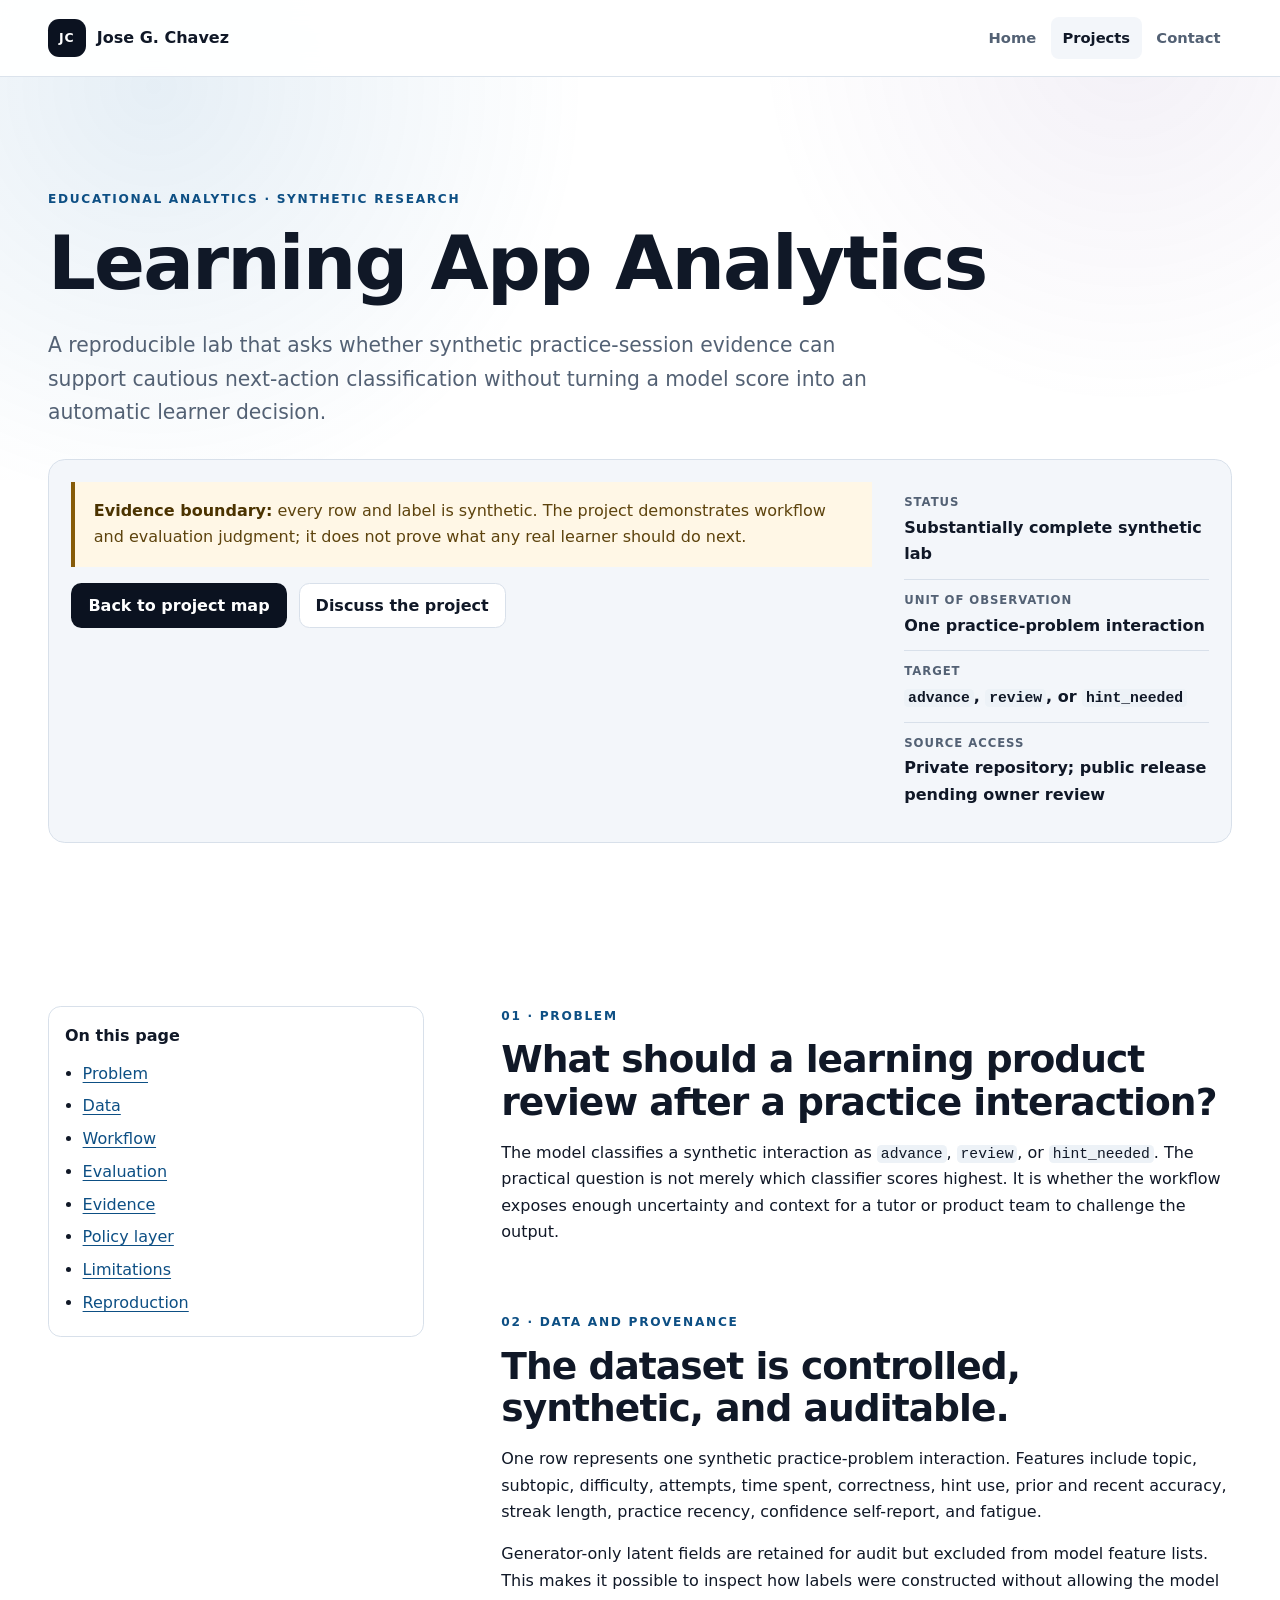
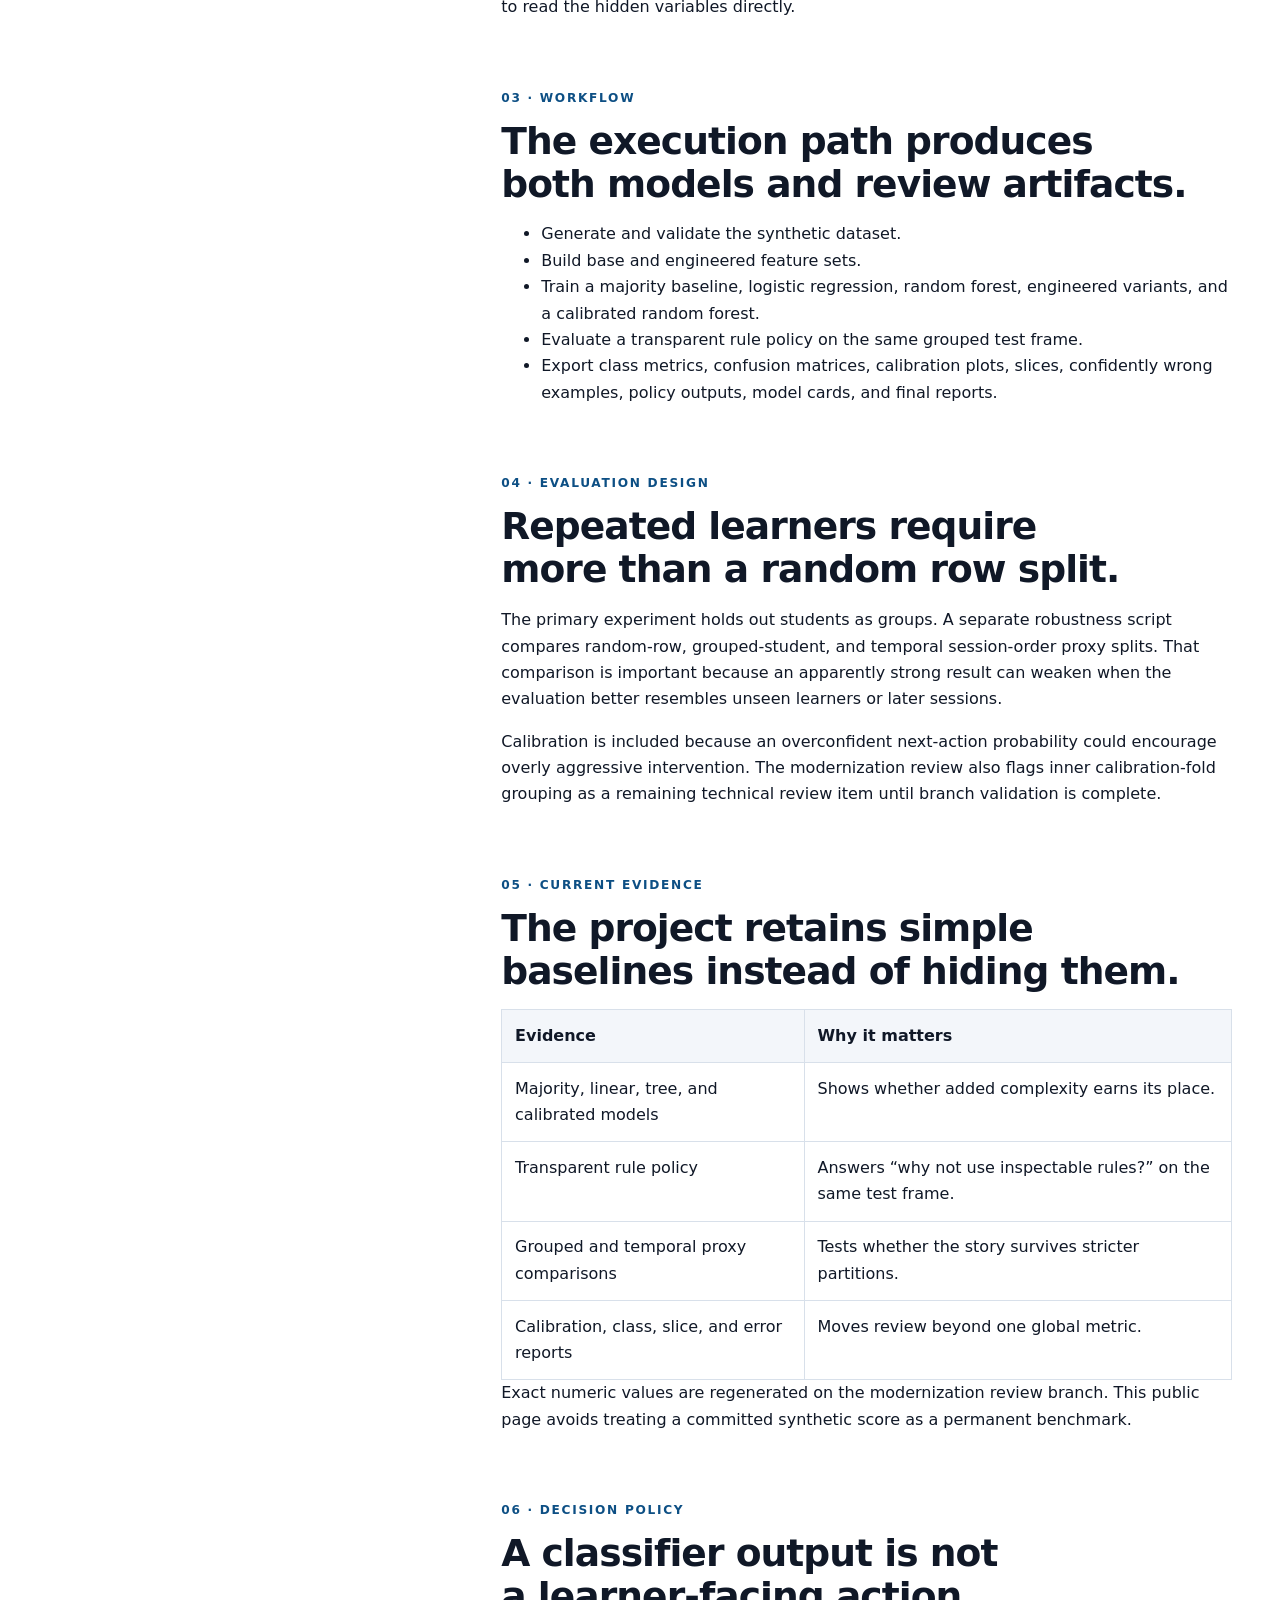
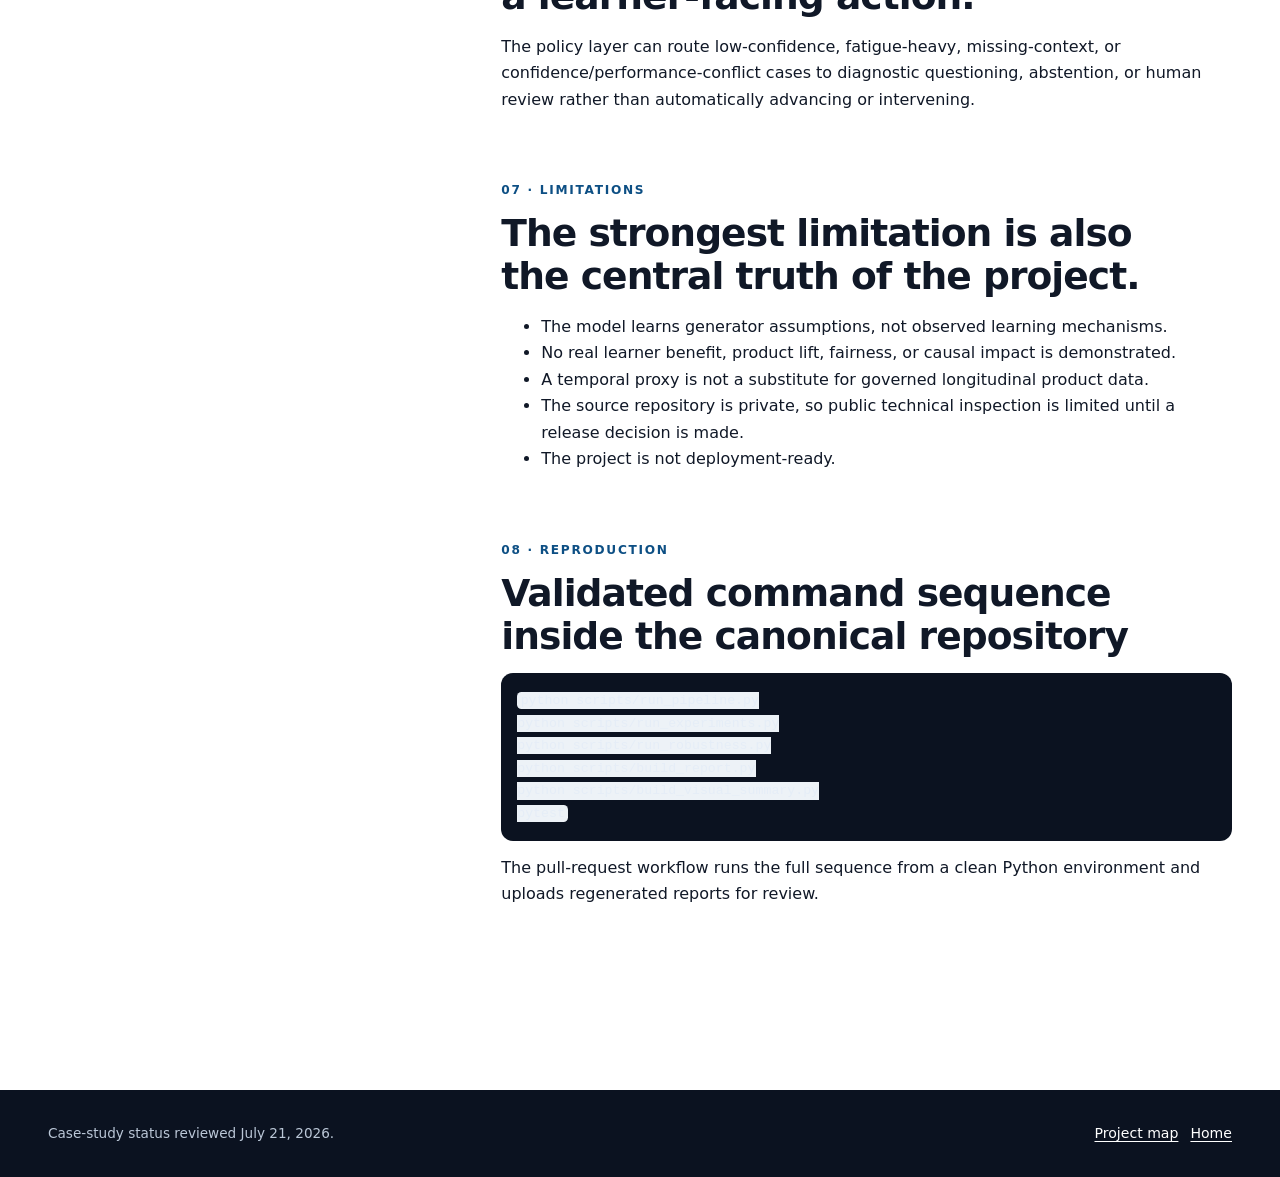
==== projects/learning-app-analytics.html @ c24f7895 "Add Learning App Analytics case study" ====
<!doctype html>
<html lang="en">
<head>
  <meta charset="utf-8">
  <meta name="viewport" content="width=device-width, initial-scale=1">
  <meta name="description" content="Case study for Learning App Analytics, a reproducible synthetic educational decision-support modeling lab.">
  <meta name="theme-color" content="#0b1220">
  <title>Learning App Analytics — Case Study</title>
  <link rel="icon" href="../favicon.svg" type="image/svg+xml">
  <link rel="stylesheet" href="../portfolio.css">
</head>
<body>
  <a class="skip-link" href="#main-content">Skip to main content</a>
  <header class="site-header"><div class="shell nav-shell"><a class="brand" href="../index.html" aria-label="Jose G. Chavez portfolio home"><span class="brand-mark" aria-hidden="true">JC</span><span>Jose G. Chavez</span></a><nav aria-label="Primary navigation"><ul class="nav-list"><li><a href="../index.html">Home</a></li><li><a aria-current="page" href="index.html">Projects</a></li><li><a href="../contact.html">Contact</a></li></ul></nav></div></header>
  <main id="main-content">
    <section class="case-hero shell">
      <p class="eyebrow">Educational analytics · synthetic research</p>
      <h1>Learning App Analytics</h1>
      <p class="hero-lede">A reproducible lab that asks whether synthetic practice-session evidence can support cautious next-action classification without turning a model score into an automatic learner decision.</p>
      <div class="case-summary">
        <div>
          <p class="notice"><strong>Evidence boundary:</strong> every row and label is synthetic. The project demonstrates workflow and evaluation judgment; it does not prove what any real learner should do next.</p>
          <div class="button-row"><a class="button button-primary" href="index.html">Back to project map</a><a class="button button-secondary" href="../contact.html">Discuss the project</a></div>
        </div>
        <dl class="fact-list">
          <div><dt>Status</dt><dd>Substantially complete synthetic lab</dd></div>
          <div><dt>Unit of observation</dt><dd>One practice-problem interaction</dd></div>
          <div><dt>Target</dt><dd><code>advance</code>, <code>review</code>, or <code>hint_needed</code></dd></div>
          <div><dt>Source access</dt><dd>Private repository; public release pending owner review</dd></div>
        </dl>
      </div>
    </section>
    <section class="section shell case-layout">
      <nav class="case-nav" aria-label="Case study sections"><p>On this page</p><ul><li><a href="#problem">Problem</a></li><li><a href="#data">Data</a></li><li><a href="#workflow">Workflow</a></li><li><a href="#evaluation">Evaluation</a></li><li><a href="#evidence">Evidence</a></li><li><a href="#policy">Policy layer</a></li><li><a href="#limitations">Limitations</a></li><li><a href="#reproduce">Reproduction</a></li></ul></nav>
      <div class="case-content">
        <section id="problem"><p class="eyebrow">01 · Problem</p><h2>What should a learning product review after a practice interaction?</h2><p>The model classifies a synthetic interaction as <code>advance</code>, <code>review</code>, or <code>hint_needed</code>. The practical question is not merely which classifier scores highest. It is whether the workflow exposes enough uncertainty and context for a tutor or product team to challenge the output.</p></section>
        <section id="data"><p class="eyebrow">02 · Data and provenance</p><h2>The dataset is controlled, synthetic, and auditable.</h2><p>One row represents one synthetic practice-problem interaction. Features include topic, subtopic, difficulty, attempts, time spent, correctness, hint use, prior and recent accuracy, streak length, practice recency, confidence self-report, and fatigue.</p><p>Generator-only latent fields are retained for audit but excluded from model feature lists. This makes it possible to inspect how labels were constructed without allowing the model to read the hidden variables directly.</p></section>
        <section id="workflow"><p class="eyebrow">03 · Workflow</p><h2>The execution path produces both models and review artifacts.</h2><ul><li>Generate and validate the synthetic dataset.</li><li>Build base and engineered feature sets.</li><li>Train a majority baseline, logistic regression, random forest, engineered variants, and a calibrated random forest.</li><li>Evaluate a transparent rule policy on the same grouped test frame.</li><li>Export class metrics, confusion matrices, calibration plots, slices, confidently wrong examples, policy outputs, model cards, and final reports.</li></ul></section>
        <section id="evaluation"><p class="eyebrow">04 · Evaluation design</p><h2>Repeated learners require more than a random row split.</h2><p>The primary experiment holds out students as groups. A separate robustness script compares random-row, grouped-student, and temporal session-order proxy splits. That comparison is important because an apparently strong result can weaken when the evaluation better resembles unseen learners or later sessions.</p><p>Calibration is included because an overconfident next-action probability could encourage overly aggressive intervention. The modernization review also flags inner calibration-fold grouping as a remaining technical review item until branch validation is complete.</p></section>
        <section id="evidence"><p class="eyebrow">05 · Current evidence</p><h2>The project retains simple baselines instead of hiding them.</h2><table class="evidence-table"><thead><tr><th>Evidence</th><th>Why it matters</th></tr></thead><tbody><tr><td>Majority, linear, tree, and calibrated models</td><td>Shows whether added complexity earns its place.</td></tr><tr><td>Transparent rule policy</td><td>Answers “why not use inspectable rules?” on the same test frame.</td></tr><tr><td>Grouped and temporal proxy comparisons</td><td>Tests whether the story survives stricter partitions.</td></tr><tr><td>Calibration, class, slice, and error reports</td><td>Moves review beyond one global metric.</td></tr></tbody></table><p>Exact numeric values are regenerated on the modernization review branch. This public page avoids treating a committed synthetic score as a permanent benchmark.</p></section>
        <section id="policy"><p class="eyebrow">06 · Decision policy</p><h2>A classifier output is not a learner-facing action.</h2><p>The policy layer can route low-confidence, fatigue-heavy, missing-context, or confidence/performance-conflict cases to diagnostic questioning, abstention, or human review rather than automatically advancing or intervening.</p></section>
        <section id="limitations"><p class="eyebrow">07 · Limitations</p><h2>The strongest limitation is also the central truth of the project.</h2><ul><li>The model learns generator assumptions, not observed learning mechanisms.</li><li>No real learner benefit, product lift, fairness, or causal impact is demonstrated.</li><li>A temporal proxy is not a substitute for governed longitudinal product data.</li><li>The source repository is private, so public technical inspection is limited until a release decision is made.</li><li>The project is not deployment-ready.</li></ul></section>
        <section id="reproduce"><p class="eyebrow">08 · Reproduction</p><h2>Validated command sequence inside the canonical repository</h2><pre class="code-block"><code>python scripts/run_pipeline.py
python scripts/run_experiments.py
python scripts/run_robustness.py
python scripts/build_report.py
python scripts/build_visual_summary.py
pytest</code></pre><p>The pull-request workflow runs the full sequence from a clean Python environment and uploads regenerated reports for review.</p></section>
      </div>
    </section>
  </main>
  <footer class="site-footer"><div class="shell footer-shell"><p>Case-study status reviewed July 21, 2026.</p><div class="footer-links"><a href="index.html">Project map</a><a href="../index.html">Home</a></div></div></footer>
</body>
</html>
---- portfolio.css ----
:root {
  color-scheme: light;
  --ink: #101827;
  --muted: #536174;
  --line: #d8e0ea;
  --paper: #ffffff;
  --soft: #f3f6fa;
  --navy: #0b1220;
  --navy-2: #17263e;
  --accent: #1769aa;
  --accent-dark: #0d4f84;
  --teal: #13705d;
  --gold: #865b08;
  --purple: #654297;
  --radius: 1.05rem;
  --shadow: 0 18px 44px rgb(11 18 32 / 0.08);
  --content: 74rem;
}

* { box-sizing: border-box; }
html { scroll-behavior: smooth; }
body {
  margin: 0;
  background: var(--paper);
  color: var(--ink);
  font-family: Inter, ui-sans-serif, system-ui, -apple-system, BlinkMacSystemFont, "Segoe UI", sans-serif;
  font-size: 1rem;
  line-height: 1.65;
}
body::before {
  position: fixed;
  inset: 0 0 auto;
  z-index: -1;
  height: 30rem;
  background:
    radial-gradient(circle at 12% 18%, rgb(23 105 170 / 0.11), transparent 27rem),
    radial-gradient(circle at 88% 8%, rgb(101 66 151 / 0.08), transparent 23rem);
  content: "";
  pointer-events: none;
}
a { color: var(--accent-dark); text-decoration-thickness: 0.08em; text-underline-offset: 0.2em; }
a:hover { color: var(--accent); }
a:focus-visible, button:focus-visible { outline: 3px solid #ffbf47; outline-offset: 4px; border-radius: 0.25rem; }
code { padding: 0.08em 0.26em; border-radius: 0.28rem; background: #edf2f7; font-size: 0.92em; }
h1, h2, h3, p { margin-top: 0; }
h1, h2, h3 { line-height: 1.14; letter-spacing: -0.025em; text-wrap: balance; }
h1 { max-width: 18ch; margin-bottom: 1.4rem; font-size: clamp(2.5rem, 6vw, 5.35rem); }
h2 { max-width: 23ch; margin-bottom: 1rem; font-size: clamp(2rem, 4vw, 3.35rem); }
h3 { margin-bottom: 0.75rem; font-size: clamp(1.22rem, 2vw, 1.55rem); }
.shell { width: min(calc(100% - 2rem), var(--content)); margin-inline: auto; }
.skip-link {
  position: fixed; top: 0.75rem; left: 0.75rem; z-index: 1000;
  padding: 0.75rem 1rem; border-radius: 0.5rem; background: #ffbf47; color: #111;
  font-weight: 850; transform: translateY(-160%);
}
.skip-link:focus { transform: translateY(0); }
.site-header {
  position: sticky; top: 0; z-index: 50;
  border-bottom: 1px solid rgb(216 224 234 / 0.9);
  background: rgb(255 255 255 / 0.94); backdrop-filter: blur(14px);
}
.nav-shell, .footer-shell, .card-topline, .button-row, .card-links, .research-links, .footer-links {
  display: flex; align-items: center;
}
.nav-shell { min-height: 4.75rem; justify-content: space-between; gap: 1.25rem; }
.brand { display: inline-flex; align-items: center; gap: 0.7rem; color: var(--ink); font-weight: 850; text-decoration: none; white-space: nowrap; }
.brand-mark { display: grid; width: 2.35rem; aspect-ratio: 1; place-items: center; border-radius: 0.7rem; background: var(--navy); color: white; font-size: 0.78rem; letter-spacing: 0.08em; }
.nav-list { display: flex; flex-wrap: wrap; justify-content: flex-end; gap: 0.2rem; margin: 0; padding: 0; list-style: none; }
.nav-list a { display: inline-block; padding: 0.55rem 0.72rem; border-radius: 0.5rem; color: var(--muted); font-size: 0.92rem; font-weight: 750; text-decoration: none; }
.nav-list a:hover, .nav-list a[aria-current="page"] { background: var(--soft); color: var(--ink); }
.hero { display: grid; grid-template-columns: minmax(0, 1.55fr) minmax(18rem, 0.65fr); gap: clamp(2rem, 7vw, 6rem); align-items: center; min-height: min(48rem, calc(100vh - 4.75rem)); padding-block: clamp(4.5rem, 10vw, 8rem); }
.eyebrow { margin-bottom: 0.75rem; color: var(--accent-dark); font-size: 0.76rem; font-weight: 900; letter-spacing: 0.14em; text-transform: uppercase; }
.eyebrow-light { color: #9dc9ee; }
.hero-lede { max-width: 64ch; margin-bottom: 1.8rem; color: var(--muted); font-size: clamp(1.08rem, 2vw, 1.27rem); }
.button-row, .card-links, .research-links, .footer-links { flex-wrap: wrap; gap: 0.75rem; }
.button { display: inline-flex; min-height: 2.85rem; align-items: center; justify-content: center; padding: 0.72rem 1rem; border: 1px solid transparent; border-radius: 0.65rem; font-weight: 850; line-height: 1.2; text-decoration: none; }
.button-primary { background: var(--navy); color: white; }
.button-primary:hover { background: var(--navy-2); color: white; }
.button-secondary { border-color: var(--line); background: white; color: var(--ink); }
.button-secondary:hover { border-color: #aebdce; background: var(--soft); color: var(--ink); }
.hero-panel { padding: clamp(1.35rem, 3vw, 2rem); border: 1px solid var(--line); border-radius: var(--radius); background: rgb(255 255 255 / 0.88); box-shadow: var(--shadow); }
.panel-label { margin-bottom: 1.2rem; font-size: 0.8rem; font-weight: 900; letter-spacing: 0.1em; text-transform: uppercase; }
.signal-list { margin: 0; }
.signal-list > div { padding-block: 1rem; border-top: 1px solid var(--line); }
.signal-list > div:first-child { border-top: 0; }
.signal-list dt { margin-bottom: 0.2rem; color: var(--ink); font-weight: 850; }
.signal-list dd { margin: 0; color: var(--muted); font-size: 0.95rem; }
.section { padding-block: clamp(4.25rem, 9vw, 7.25rem); scroll-margin-top: 5.5rem; }
.section-muted { background: var(--soft); }
.section-dark { background: var(--navy); color: white; }
.section-heading { display: grid; grid-template-columns: minmax(0, 1.35fr) minmax(16rem, 0.65fr); gap: 2rem; align-items: end; margin-bottom: clamp(2rem, 5vw, 3.5rem); }
.section-heading > p { max-width: 48ch; margin-bottom: 0.35rem; color: var(--muted); }
.section-heading-narrow { max-width: 64rem; }
.project-grid { display: grid; grid-template-columns: repeat(3, minmax(0, 1fr)); gap: 1.15rem; }
.project-card { display: flex; min-width: 0; flex-direction: column; padding: clamp(1.25rem, 2.5vw, 1.75rem); border: 1px solid var(--line); border-radius: var(--radius); background: white; box-shadow: 0 8px 25px rgb(11 18 32 / 0.04); }
.project-card-lead { border-color: #a9cae4; box-shadow: 0 20px 50px rgb(23 105 170 / 0.09); }
.card-topline { flex-wrap: wrap; justify-content: space-between; gap: 0.55rem; margin-bottom: 1rem; }
.status, .category, .tool-list li { font-size: 0.72rem; font-weight: 850; letter-spacing: 0.04em; }
.status { padding: 0.24rem 0.55rem; border-radius: 999px; }
.status-synthetic { background: #dfeef9; color: #0c4f7b; }
.status-sensitive { background: #eee5f7; color: #56337b; }
.status-operations { background: #e2f1eb; color: #115a48; }
.category { color: var(--muted); text-align: right; }
.project-visual { display: grid; grid-template-columns: 1fr auto 1fr auto 1fr; gap: 0.4rem; align-items: center; margin-bottom: 1.2rem; padding: 0.9rem; border-radius: 0.75rem; background: var(--soft); color: #3b4b60; font-size: 0.68rem; font-weight: 800; text-align: center; }
.project-visual span { min-width: 0; }
.project-visual span + span::before { margin-right: 0.35rem; color: var(--accent); content: "→"; }
.project-card > p { color: var(--muted); }
.capability { margin-top: auto; }
.capability strong { color: var(--ink); }
.tool-list { display: flex; flex-wrap: wrap; gap: 0.45rem; margin: 0 0 1.25rem; padding: 0; list-style: none; }
.tool-list li { padding: 0.35rem 0.55rem; border: 1px solid var(--line); border-radius: 0.45rem; color: #405064; }
.card-links { align-items: flex-start; flex-direction: column; padding-top: 1rem; border-top: 1px solid var(--line); }
.card-links a { font-weight: 850; }
.source-status { color: var(--muted); font-size: 0.78rem; }
.boundary-callout { display: grid; grid-template-columns: minmax(0, 0.8fr) minmax(0, 1.2fr); gap: 2rem; align-items: center; margin-top: 1.25rem; padding: clamp(1.4rem, 3vw, 2rem); border: 1px solid #d9c18c; border-radius: var(--radius); background: #fffaf0; }
.boundary-callout p:last-child { margin-bottom: 0; color: #665638; }
.process-grid { display: grid; grid-template-columns: repeat(5, minmax(0, 1fr)); gap: 1rem; margin: 0; padding: 0; list-style: none; }
.process-grid li { padding: 1.2rem; border-top: 3px solid var(--accent); background: var(--soft); }
.process-number { display: block; margin-bottom: 1.7rem; color: var(--accent-dark); font-size: 0.78rem; font-weight: 900; }
.process-grid p { margin-bottom: 0; color: var(--muted); font-size: 0.93rem; }
.research-grid { display: grid; grid-template-columns: minmax(0, 0.85fr) minmax(0, 1.15fr); gap: clamp(2rem, 8vw, 7rem); align-items: start; }
.research-copy { color: #d7e1ee; font-size: 1.08rem; }
.research-links a { color: #b8dcf8; font-weight: 850; }
.review-banner { display: flex; align-items: center; justify-content: space-between; gap: 2rem; padding: clamp(1.5rem, 4vw, 2.4rem); border: 1px solid var(--line); border-radius: var(--radius); box-shadow: var(--shadow); }
.review-banner p { max-width: 65ch; margin-bottom: 0; color: var(--muted); }
.site-footer { padding-block: 2rem; background: var(--navy); color: #bbc7d7; }
.footer-shell { justify-content: space-between; gap: 1.5rem; }
.footer-shell p { margin: 0; font-size: 0.85rem; }
.footer-links a { color: white; font-size: 0.88rem; }
.case-hero { padding-block: clamp(4rem, 9vw, 7rem) 3rem; }
.case-hero h1 { max-width: 19ch; font-size: clamp(2.4rem, 6vw, 4.7rem); }
.case-summary { display: grid; grid-template-columns: minmax(0, 1fr) minmax(16rem, 0.38fr); gap: 2rem; padding: 1.4rem; border: 1px solid var(--line); border-radius: var(--radius); background: var(--soft); }
.case-summary p:last-child { margin-bottom: 0; }
.fact-list { margin: 0; }
.fact-list > div { padding-block: 0.7rem; border-top: 1px solid var(--line); }
.fact-list > div:first-child { border-top: 0; }
.fact-list dt { color: var(--muted); font-size: 0.73rem; font-weight: 900; letter-spacing: 0.08em; text-transform: uppercase; }
.fact-list dd { margin: 0.15rem 0 0; font-weight: 700; }
.case-layout { display: grid; grid-template-columns: minmax(0, 0.68fr) minmax(0, 1.32fr); gap: clamp(2rem, 6vw, 5rem); }
.case-nav { position: sticky; top: 6.5rem; align-self: start; padding: 1rem; border: 1px solid var(--line); border-radius: 0.8rem; }
.case-nav p { margin-bottom: 0.5rem; font-weight: 850; }
.case-nav ul { margin: 0; padding-left: 1.1rem; }
.case-nav a { display: inline-block; padding-block: 0.2rem; }
.case-content section { padding-block: 0 3.2rem; scroll-margin-top: 6rem; }
.case-content h2 { max-width: none; font-size: clamp(1.65rem, 3vw, 2.35rem); }
.notice { padding: 1rem 1.15rem; border-left: 4px solid var(--gold); background: #fff7e6; color: #5d430d; }
.notice strong { color: #4b3300; }
.evidence-table { width: 100%; border-collapse: collapse; }
.evidence-table th, .evidence-table td { padding: 0.8rem; border: 1px solid var(--line); text-align: left; vertical-align: top; }
.evidence-table th { background: var(--soft); }
.code-block { overflow-x: auto; padding: 1rem; border-radius: 0.75rem; background: var(--navy); color: #e5edf7; font: 0.9rem/1.55 ui-monospace, SFMono-Regular, Menlo, Consolas, monospace; }
.project-index { display: grid; gap: 1rem; }
.project-index article { display: grid; grid-template-columns: minmax(0, 0.65fr) minmax(0, 1.35fr); gap: 2rem; padding: 1.5rem; border: 1px solid var(--line); border-radius: var(--radius); }
.project-index p:last-child { margin-bottom: 0; color: var(--muted); }
.compact-grid { display: grid; grid-template-columns: repeat(2, minmax(0, 1fr)); gap: 1rem; }
.compact-card { display: flex; min-height: 7rem; flex-direction: column; justify-content: center; padding: 1.25rem; border: 1px solid var(--line); border-radius: 0.85rem; color: var(--ink); text-decoration: none; }
.compact-card:hover { border-color: #9fb6cc; background: var(--soft); color: var(--ink); }
.compact-card span { margin-bottom: 0.25rem; font-weight: 850; }
.compact-card small { color: var(--muted); font-size: 0.92rem; }

@media (max-width: 64rem) {
  .project-grid { grid-template-columns: repeat(2, minmax(0, 1fr)); }
  .project-card-lead { grid-column: span 2; }
  .process-grid { grid-template-columns: repeat(2, minmax(0, 1fr)); }
}
@media (max-width: 48rem) {
  .site-header { position: static; }
  .nav-shell, .footer-shell, .review-banner { align-items: flex-start; flex-direction: column; }
  .nav-shell { padding-block: 0.85rem; }
  .nav-list { justify-content: flex-start; }
  .hero, .section-heading, .research-grid, .case-summary, .case-layout, .boundary-callout, .project-index article { grid-template-columns: 1fr; }
  .hero { min-height: auto; }
  .project-grid, .compact-grid, .process-grid { grid-template-columns: 1fr; }
  .project-card-lead { grid-column: auto; }
  .case-nav { position: static; }
}
@media (max-width: 28rem) {
  .shell { width: min(calc(100% - 1.25rem), var(--content)); }
  .brand span:last-child { display: none; }
  .button { width: 100%; }
  .button-row, .research-links, .footer-links { align-items: stretch; flex-direction: column; }
  .card-topline { align-items: flex-start; flex-direction: column; }
  .category { text-align: left; }
  .project-visual { grid-template-columns: 1fr; text-align: left; }
  .project-visual span + span::before { content: "↓"; }
}
@media (prefers-reduced-motion: reduce) {
  html { scroll-behavior: auto; }
  *, *::before, *::after { scroll-behavior: auto !important; transition-duration: 0.01ms !important; animation-duration: 0.01ms !important; animation-iteration-count: 1 !important; }
}
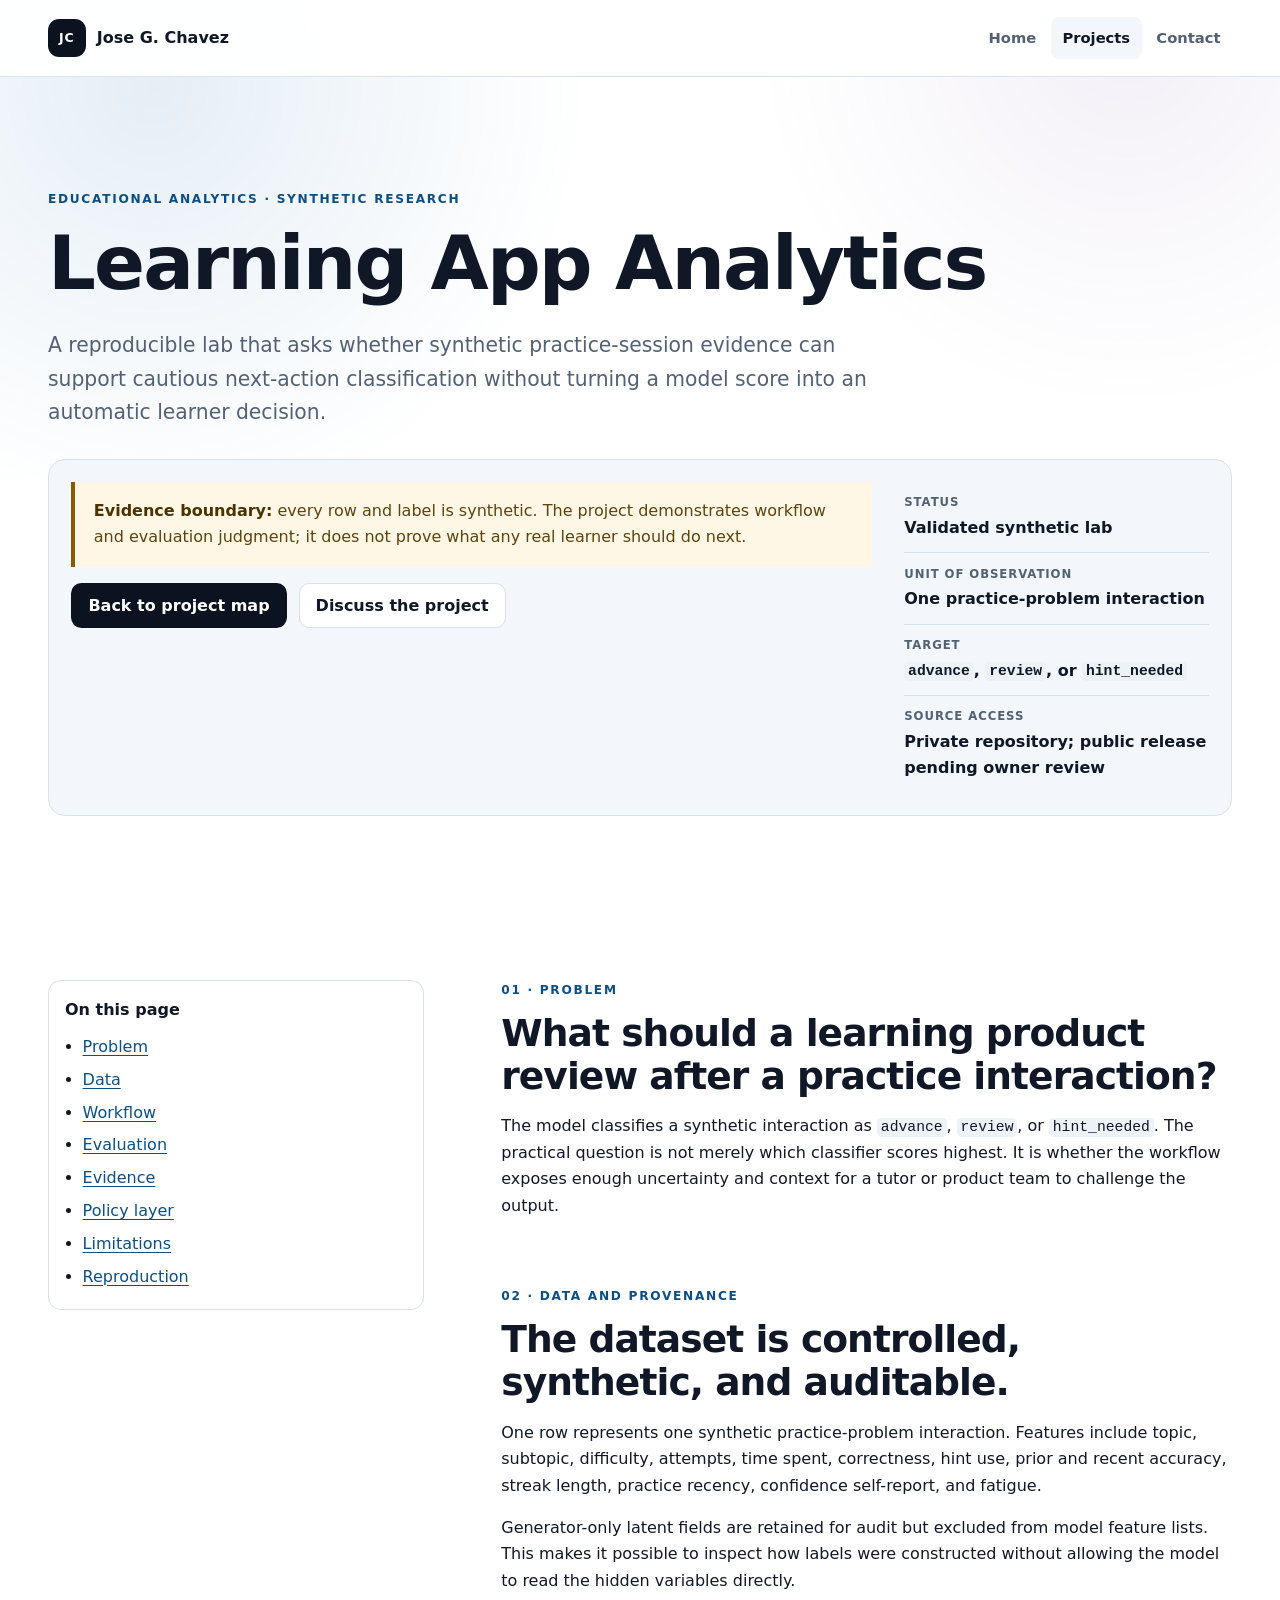
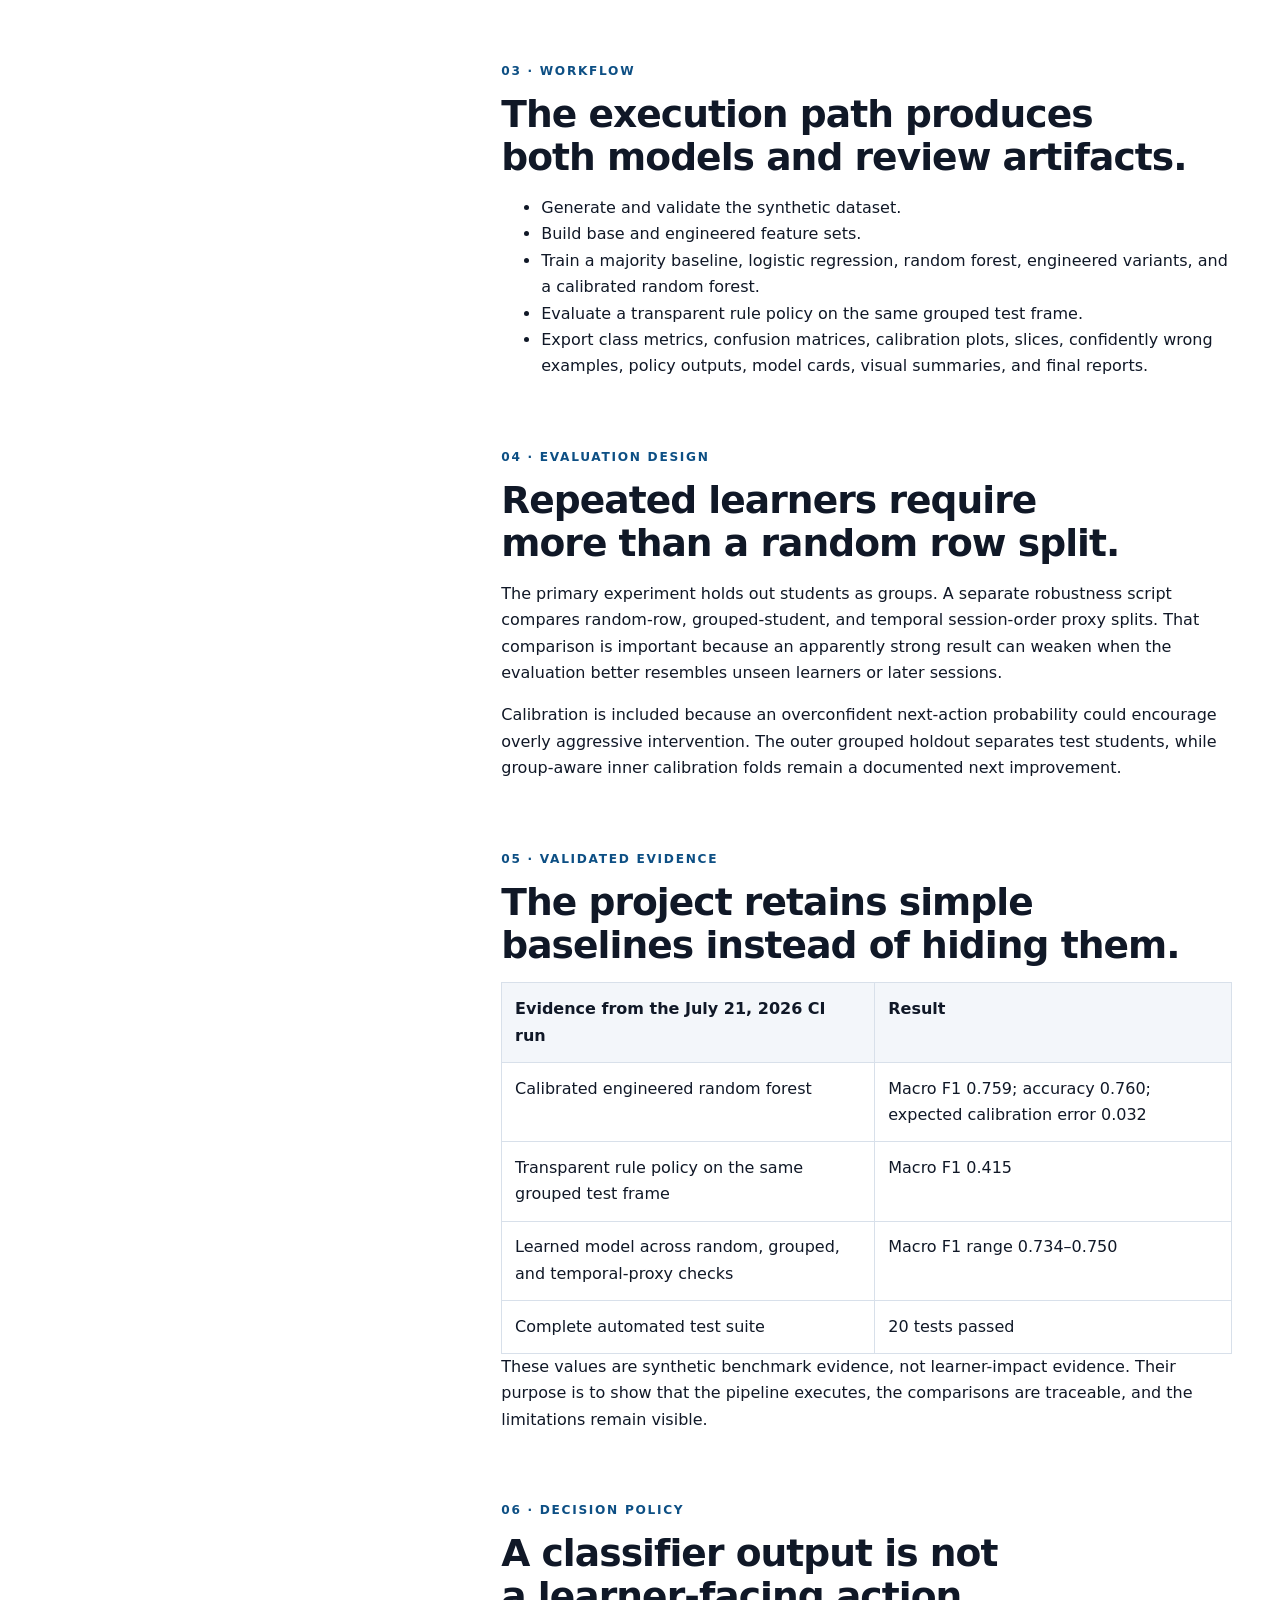
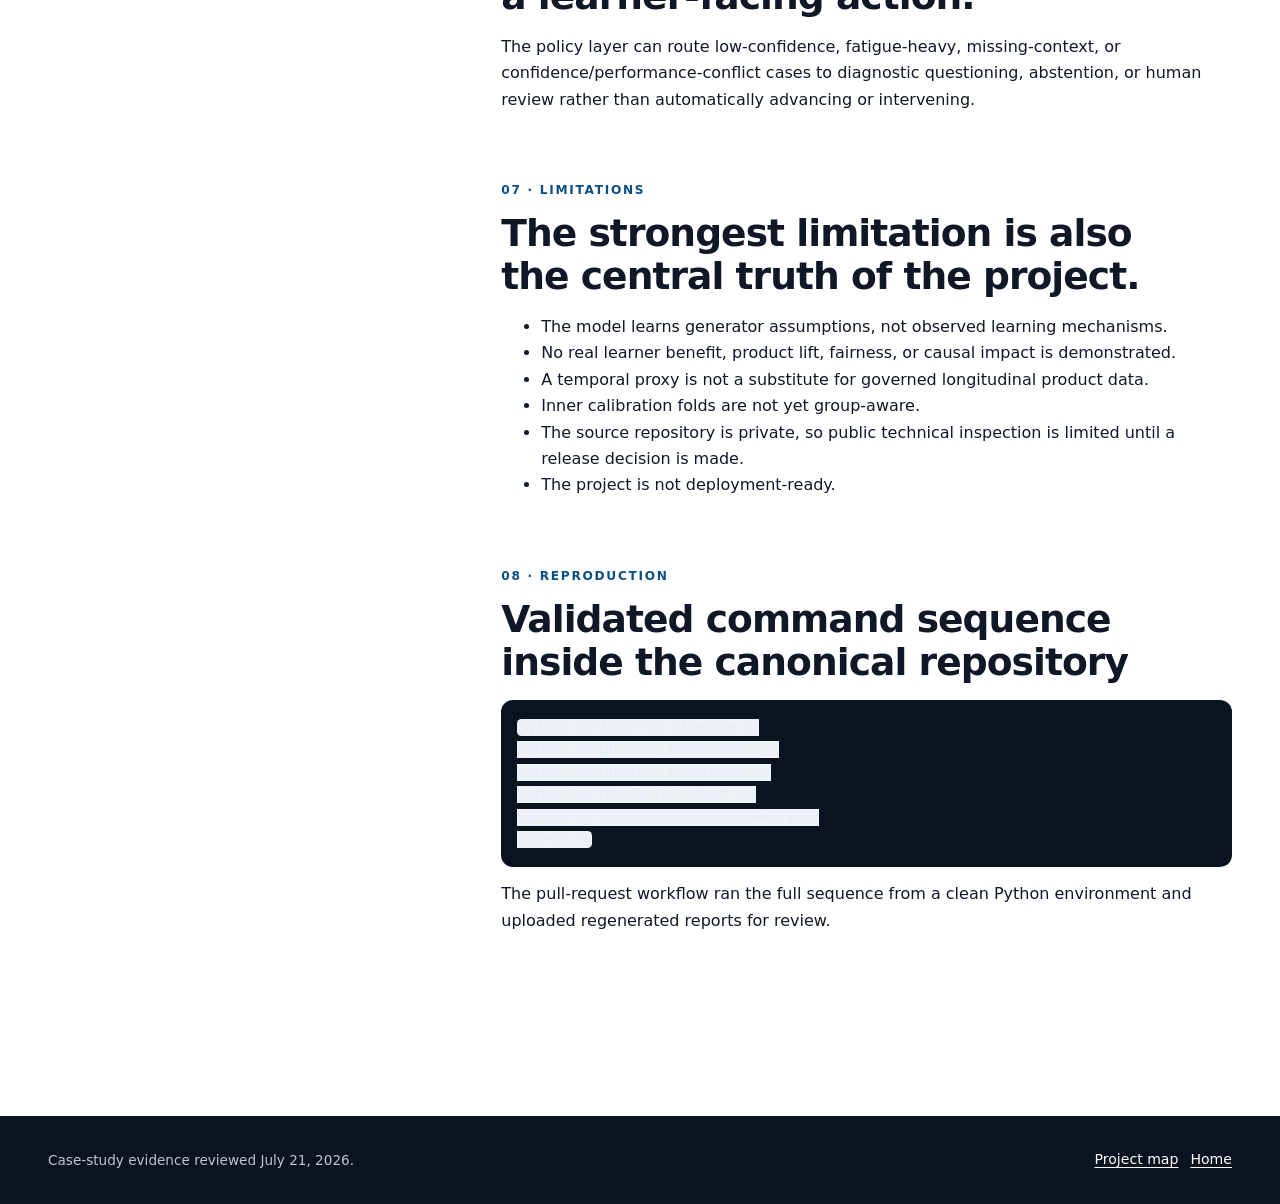
==== commit 180549e9: "Add validated Learning App evidence to public case study" ====
--- a/projects/learning-app-analytics.html
+++ b/projects/learning-app-analytics.html
@@ -23,7 +23,7 @@
           <div class="button-row"><a class="button button-primary" href="index.html">Back to project map</a><a class="button button-secondary" href="../contact.html">Discuss the project</a></div>
         </div>
         <dl class="fact-list">
-          <div><dt>Status</dt><dd>Substantially complete synthetic lab</dd></div>
+          <div><dt>Status</dt><dd>Validated synthetic lab</dd></div>
           <div><dt>Unit of observation</dt><dd>One practice-problem interaction</dd></div>
           <div><dt>Target</dt><dd><code>advance</code>, <code>review</code>, or <code>hint_needed</code></dd></div>
           <div><dt>Source access</dt><dd>Private repository; public release pending owner review</dd></div>
@@ -35,20 +35,20 @@
       <div class="case-content">
         <section id="problem"><p class="eyebrow">01 · Problem</p><h2>What should a learning product review after a practice interaction?</h2><p>The model classifies a synthetic interaction as <code>advance</code>, <code>review</code>, or <code>hint_needed</code>. The practical question is not merely which classifier scores highest. It is whether the workflow exposes enough uncertainty and context for a tutor or product team to challenge the output.</p></section>
         <section id="data"><p class="eyebrow">02 · Data and provenance</p><h2>The dataset is controlled, synthetic, and auditable.</h2><p>One row represents one synthetic practice-problem interaction. Features include topic, subtopic, difficulty, attempts, time spent, correctness, hint use, prior and recent accuracy, streak length, practice recency, confidence self-report, and fatigue.</p><p>Generator-only latent fields are retained for audit but excluded from model feature lists. This makes it possible to inspect how labels were constructed without allowing the model to read the hidden variables directly.</p></section>
-        <section id="workflow"><p class="eyebrow">03 · Workflow</p><h2>The execution path produces both models and review artifacts.</h2><ul><li>Generate and validate the synthetic dataset.</li><li>Build base and engineered feature sets.</li><li>Train a majority baseline, logistic regression, random forest, engineered variants, and a calibrated random forest.</li><li>Evaluate a transparent rule policy on the same grouped test frame.</li><li>Export class metrics, confusion matrices, calibration plots, slices, confidently wrong examples, policy outputs, model cards, and final reports.</li></ul></section>
-        <section id="evaluation"><p class="eyebrow">04 · Evaluation design</p><h2>Repeated learners require more than a random row split.</h2><p>The primary experiment holds out students as groups. A separate robustness script compares random-row, grouped-student, and temporal session-order proxy splits. That comparison is important because an apparently strong result can weaken when the evaluation better resembles unseen learners or later sessions.</p><p>Calibration is included because an overconfident next-action probability could encourage overly aggressive intervention. The modernization review also flags inner calibration-fold grouping as a remaining technical review item until branch validation is complete.</p></section>
-        <section id="evidence"><p class="eyebrow">05 · Current evidence</p><h2>The project retains simple baselines instead of hiding them.</h2><table class="evidence-table"><thead><tr><th>Evidence</th><th>Why it matters</th></tr></thead><tbody><tr><td>Majority, linear, tree, and calibrated models</td><td>Shows whether added complexity earns its place.</td></tr><tr><td>Transparent rule policy</td><td>Answers “why not use inspectable rules?” on the same test frame.</td></tr><tr><td>Grouped and temporal proxy comparisons</td><td>Tests whether the story survives stricter partitions.</td></tr><tr><td>Calibration, class, slice, and error reports</td><td>Moves review beyond one global metric.</td></tr></tbody></table><p>Exact numeric values are regenerated on the modernization review branch. This public page avoids treating a committed synthetic score as a permanent benchmark.</p></section>
+        <section id="workflow"><p class="eyebrow">03 · Workflow</p><h2>The execution path produces both models and review artifacts.</h2><ul><li>Generate and validate the synthetic dataset.</li><li>Build base and engineered feature sets.</li><li>Train a majority baseline, logistic regression, random forest, engineered variants, and a calibrated random forest.</li><li>Evaluate a transparent rule policy on the same grouped test frame.</li><li>Export class metrics, confusion matrices, calibration plots, slices, confidently wrong examples, policy outputs, model cards, visual summaries, and final reports.</li></ul></section>
+        <section id="evaluation"><p class="eyebrow">04 · Evaluation design</p><h2>Repeated learners require more than a random row split.</h2><p>The primary experiment holds out students as groups. A separate robustness script compares random-row, grouped-student, and temporal session-order proxy splits. That comparison is important because an apparently strong result can weaken when the evaluation better resembles unseen learners or later sessions.</p><p>Calibration is included because an overconfident next-action probability could encourage overly aggressive intervention. The outer grouped holdout separates test students, while group-aware inner calibration folds remain a documented next improvement.</p></section>
+        <section id="evidence"><p class="eyebrow">05 · Validated evidence</p><h2>The project retains simple baselines instead of hiding them.</h2><table class="evidence-table"><thead><tr><th>Evidence from the July 21, 2026 CI run</th><th>Result</th></tr></thead><tbody><tr><td>Calibrated engineered random forest</td><td>Macro F1 0.759; accuracy 0.760; expected calibration error 0.032</td></tr><tr><td>Transparent rule policy on the same grouped test frame</td><td>Macro F1 0.415</td></tr><tr><td>Learned model across random, grouped, and temporal-proxy checks</td><td>Macro F1 range 0.734–0.750</td></tr><tr><td>Complete automated test suite</td><td>20 tests passed</td></tr></tbody></table><p>These values are synthetic benchmark evidence, not learner-impact evidence. Their purpose is to show that the pipeline executes, the comparisons are traceable, and the limitations remain visible.</p></section>
         <section id="policy"><p class="eyebrow">06 · Decision policy</p><h2>A classifier output is not a learner-facing action.</h2><p>The policy layer can route low-confidence, fatigue-heavy, missing-context, or confidence/performance-conflict cases to diagnostic questioning, abstention, or human review rather than automatically advancing or intervening.</p></section>
-        <section id="limitations"><p class="eyebrow">07 · Limitations</p><h2>The strongest limitation is also the central truth of the project.</h2><ul><li>The model learns generator assumptions, not observed learning mechanisms.</li><li>No real learner benefit, product lift, fairness, or causal impact is demonstrated.</li><li>A temporal proxy is not a substitute for governed longitudinal product data.</li><li>The source repository is private, so public technical inspection is limited until a release decision is made.</li><li>The project is not deployment-ready.</li></ul></section>
+        <section id="limitations"><p class="eyebrow">07 · Limitations</p><h2>The strongest limitation is also the central truth of the project.</h2><ul><li>The model learns generator assumptions, not observed learning mechanisms.</li><li>No real learner benefit, product lift, fairness, or causal impact is demonstrated.</li><li>A temporal proxy is not a substitute for governed longitudinal product data.</li><li>Inner calibration folds are not yet group-aware.</li><li>The source repository is private, so public technical inspection is limited until a release decision is made.</li><li>The project is not deployment-ready.</li></ul></section>
         <section id="reproduce"><p class="eyebrow">08 · Reproduction</p><h2>Validated command sequence inside the canonical repository</h2><pre class="code-block"><code>python scripts/run_pipeline.py
 python scripts/run_experiments.py
 python scripts/run_robustness.py
 python scripts/build_report.py
 python scripts/build_visual_summary.py
-pytest</code></pre><p>The pull-request workflow runs the full sequence from a clean Python environment and uploads regenerated reports for review.</p></section>
+pytest -q</code></pre><p>The pull-request workflow ran the full sequence from a clean Python environment and uploaded regenerated reports for review.</p></section>
       </div>
     </section>
   </main>
-  <footer class="site-footer"><div class="shell footer-shell"><p>Case-study status reviewed July 21, 2026.</p><div class="footer-links"><a href="index.html">Project map</a><a href="../index.html">Home</a></div></div></footer>
+  <footer class="site-footer"><div class="shell footer-shell"><p>Case-study evidence reviewed July 21, 2026.</p><div class="footer-links"><a href="index.html">Project map</a><a href="../index.html">Home</a></div></div></footer>
 </body>
 </html>
